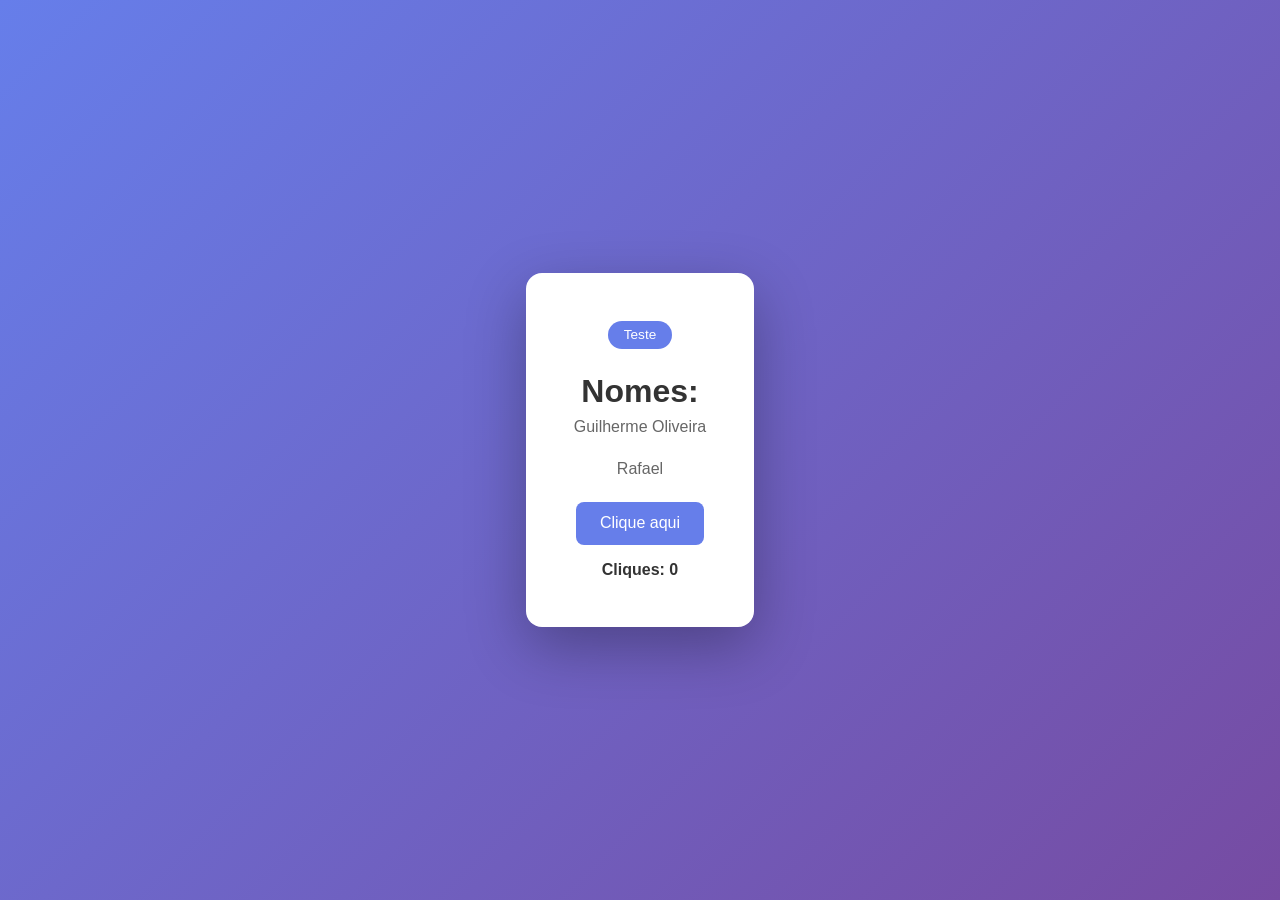
==== index.html @ 35e640f3 "testes" ====
<!DOCTYPE html>
<html lang="pt-BR">
<head>
  <meta charset="UTF-8">
  <meta name="viewport" content="width=device-width, initial-scale=1.0">
  <title>Site de Teste</title>
  <link rel="stylesheet" href="style.css">
  
</head>
<body>
  <div class="card">
    <span class="badge">Teste</span>
    <h1>Nomes: </h1>
    <p>Guilherme Oliveira</p>
    <p>Rafael</p>
    <button onclick="incrementar()">Clique aqui</button>
    <div id="counter">Cliques: 0</div>
  </div>

  <script>
    let cliques = 0;
    function incrementar() {
      cliques++;
      document.getElementById('counter').textContent = 'Cliques: ' + cliques;
    }
  </script>
</body>
</html>
---- style.css ----
* {
      margin: 0;
      padding: 0;
      box-sizing: border-box;
    }

    body {
      font-family: -apple-system, BlinkMacSystemFont, 'Segoe UI', Roboto, sans-serif;
      min-height: 100vh;
      display: flex;
      align-items: center;
      justify-content: center;
      background: linear-gradient(135deg, #667eea 0%, #764ba2 100%);
    }

    .card {
      background: white;
      padding: 3rem;
      border-radius: 16px;
      box-shadow: 0 20px 60px rgba(0, 0, 0, 0.3);
      text-align: center;
      max-width: 1024px;
    }

    h1 {
      font-size: 2rem;
      color: #333;
      margin-bottom: 0.5rem;
    }

    p {
      color: #666;
      margin-bottom: 1.5rem;
    }

    .badge {
      display: inline-block;
      background: #667eea;
      color: white;
      padding: 0.4rem 1rem;
      border-radius: 999px;
      font-size: 0.85rem;
      margin-bottom: 1.5rem;
    }

    button {
      background: #667eea;
      color: white;
      border: none;
      padding: 0.8rem 1.5rem;
      border-radius: 8px;
      font-size: 1rem;
      cursor: pointer;
      transition: background 0.2s;
    }

    button:hover {
      background: #5568d3;
    }

    #counter {
      font-weight: bold;
      margin-top: 1rem;
      color: #333;
    }
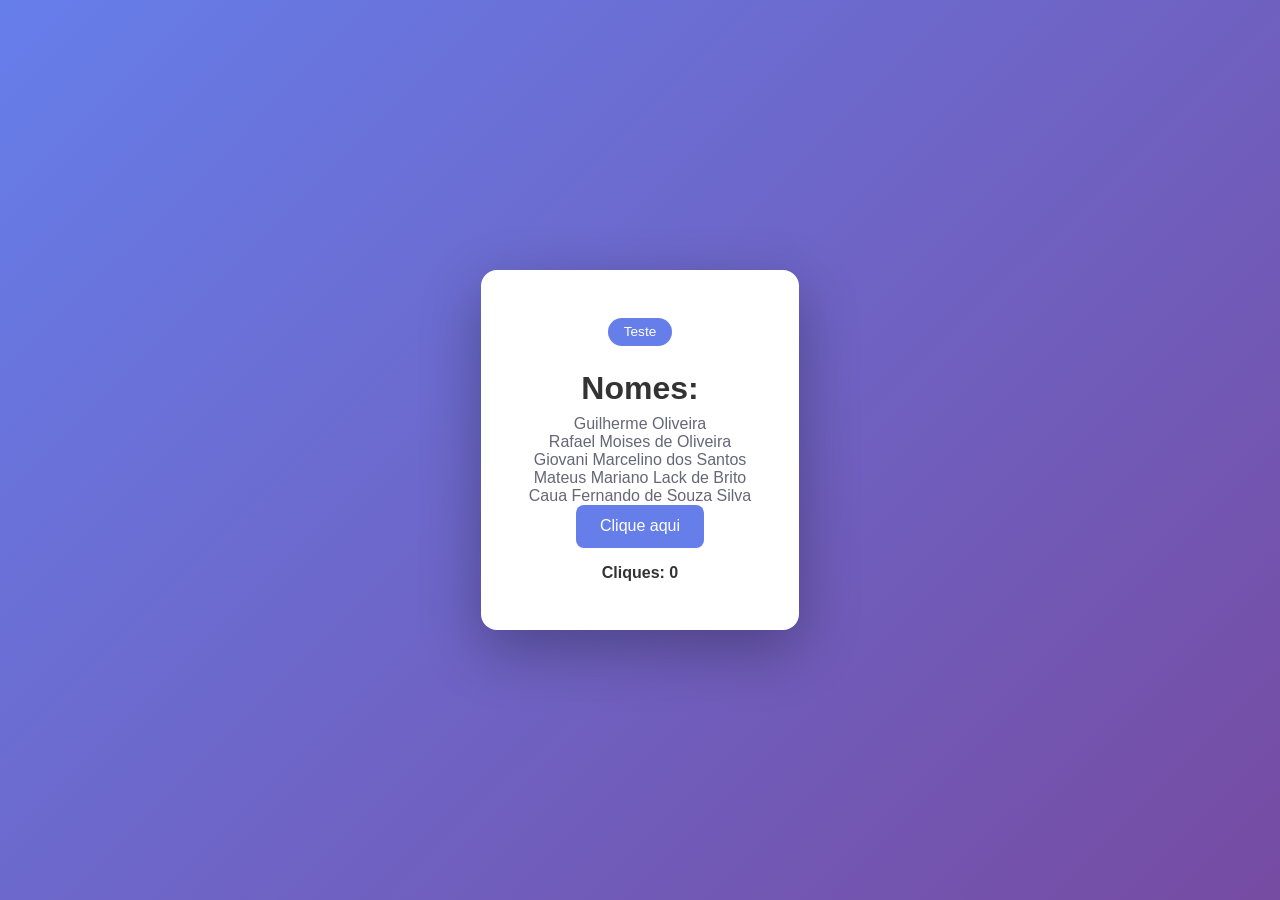
==== commit bd0d17ef: "a" ====
--- a/index.html
+++ b/index.html
@@ -12,7 +12,11 @@
     <span class="badge">Teste</span>
     <h1>Nomes: </h1>
     <p>Guilherme Oliveira</p>
-    <p>Rafael</p>
+    <p>Rafael Moises de Oliveira</p>
+    <p>Giovani Marcelino dos Santos</p>
+    <p>Mateus Mariano Lack de Brito</p>
+    <p>Caua Fernando de Souza Silva</p>
+    
     <button onclick="incrementar()">Clique aqui</button>
     <div id="counter">Cliques: 0</div>
   </div>
--- a/style.css
+++ b/style.css
@@ -30,8 +30,8 @@
     }
 
     p {
-      color: #666;
-      margin-bottom: 1.5rem;
+      color: #667;
+      /*argin-bottom: 1.5rem;*/
     }
 
     .badge {
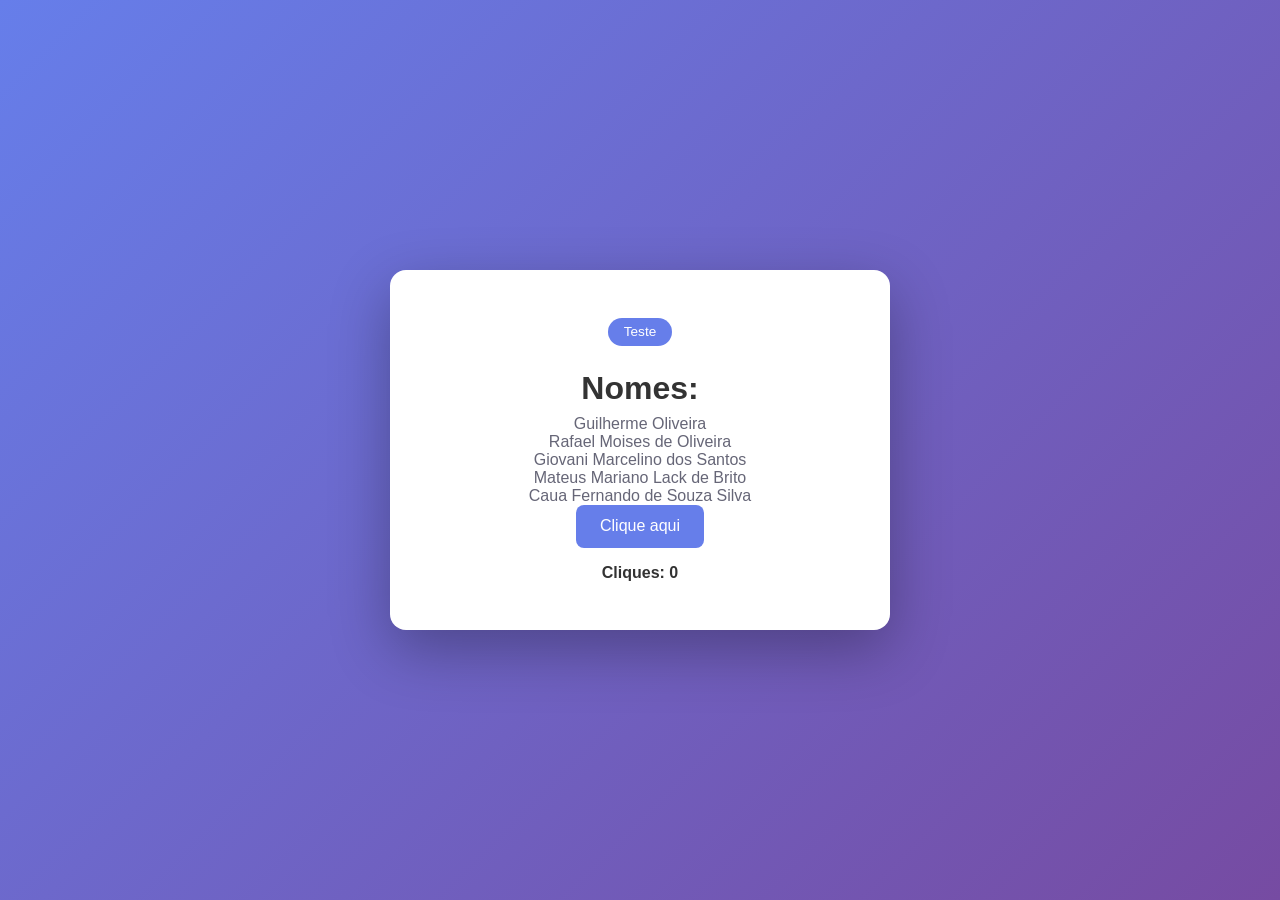
==== commit fba881ad: "a" ====
--- a/index.html
+++ b/index.html
@@ -22,11 +22,9 @@
   </div>
 
   <script>
-    let cliques = 0;
-    function incrementar() {
-      cliques++;
-      document.getElementById('counter').textContent = 'Cliques: ' + cliques;
-    }
+    
+
+    
   </script>
 </body>
 </html>
--- a/style.css
+++ b/style.css
@@ -20,7 +20,7 @@
       border-radius: 16px;
       box-shadow: 0 20px 60px rgba(0, 0, 0, 0.3);
       text-align: center;
-      max-width: 1024px;
+      width: 500px;
     }
 
     h1 {
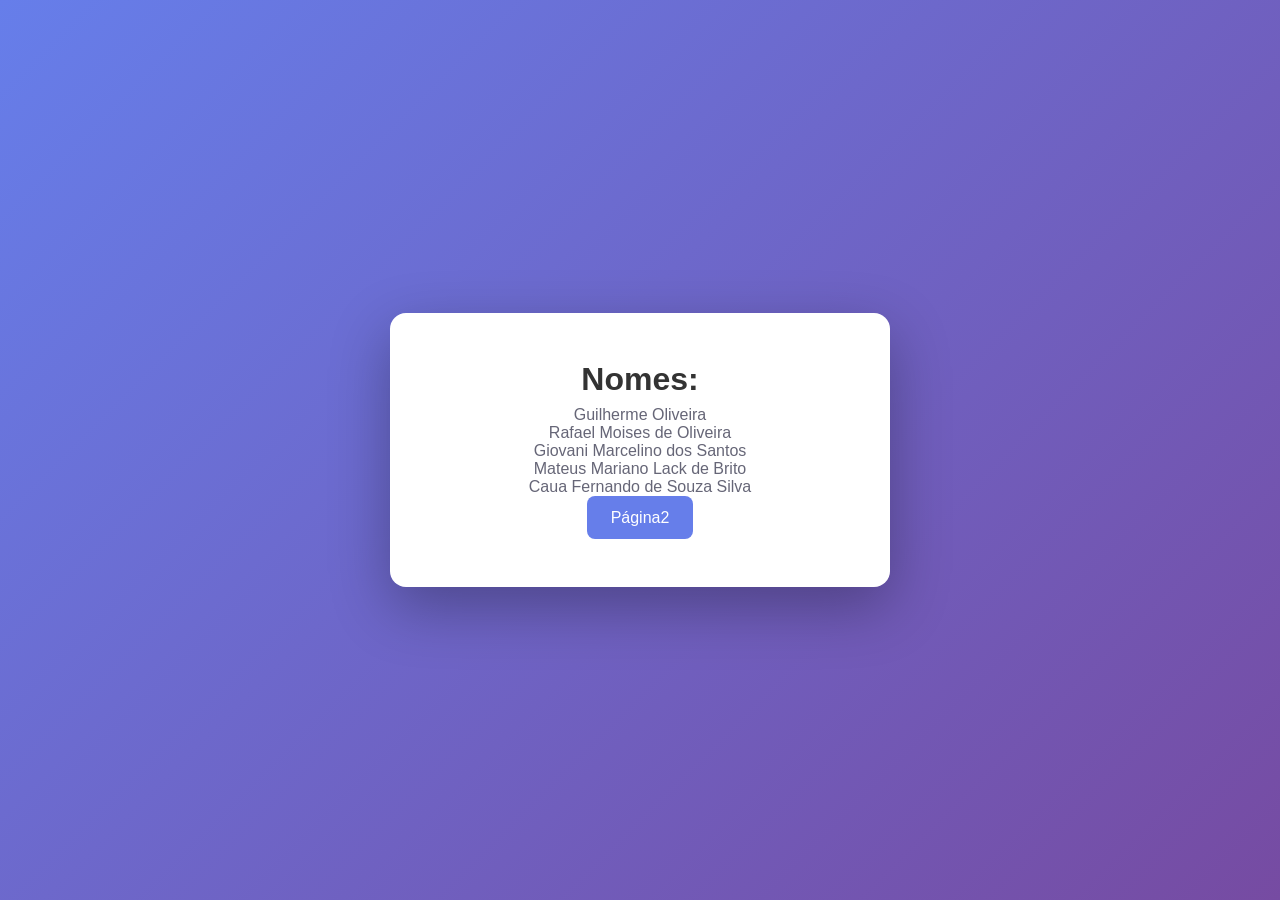
==== commit 652c0eb5: "a" ====
--- a/index.html
+++ b/index.html
@@ -9,7 +9,7 @@
 </head>
 <body>
   <div class="card">
-    <span class="badge">Teste</span>
+    
     <h1>Nomes: </h1>
     <p>Guilherme Oliveira</p>
     <p>Rafael Moises de Oliveira</p>
@@ -17,14 +17,14 @@
     <p>Mateus Mariano Lack de Brito</p>
     <p>Caua Fernando de Souza Silva</p>
     
-    <button onclick="incrementar()">Clique aqui</button>
-    <div id="counter">Cliques: 0</div>
+    <button onclick="incrementar()">Página2</button>
+    
   </div>
 
   <script>
     
 
-    
+
   </script>
 </body>
 </html>
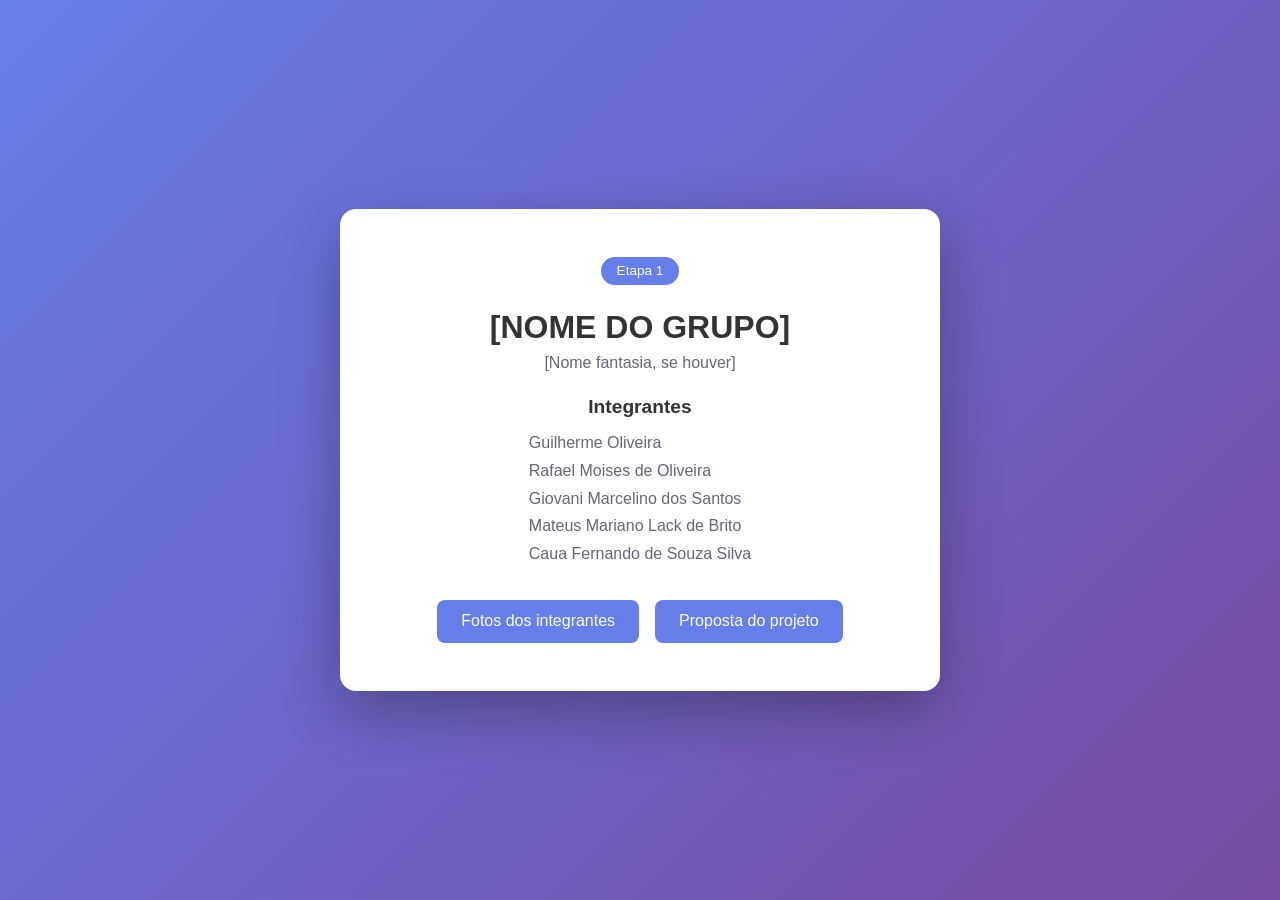
==== commit b532b129: "Modificações do projeto" ====
--- a/index.html
+++ b/index.html
@@ -3,28 +3,28 @@
 <head>
   <meta charset="UTF-8">
   <meta name="viewport" content="width=device-width, initial-scale=1.0">
-  <title>Site de Teste</title>
+  <title>Projeto Materiais Elétricos</title>
   <link rel="stylesheet" href="style.css">
-  
 </head>
 <body>
   <div class="card">
-    
-    <h1>Nomes: </h1>
-    <p>Guilherme Oliveira</p>
-    <p>Rafael Moises de Oliveira</p>
-    <p>Giovani Marcelino dos Santos</p>
-    <p>Mateus Mariano Lack de Brito</p>
-    <p>Caua Fernando de Souza Silva</p>
-    
-    <button onclick="incrementar()">Página2</button>
-    
+    <span class="badge">Etapa 1</span>
+    <h1>[NOME DO GRUPO]</h1>
+    <p class="subtitle">[Nome fantasia, se houver]</p>
+
+    <h2>Integrantes</h2>
+    <ul class="integrantes">
+      <li>Guilherme Oliveira</li>
+      <li>Rafael Moises de Oliveira</li>
+      <li>Giovani Marcelino dos Santos</li>
+      <li>Mateus Mariano Lack de Brito</li>
+      <li>Caua Fernando de Souza Silva</li>
+    </ul>
+
+    <nav class="nav-buttons">
+      <button onclick="window.location.href='fotos.html'">Fotos dos integrantes</button>
+      <button onclick="window.location.href='proposta.html'">Proposta do projeto</button>
+    </nav>
   </div>
-
-  <script>
-    
-
-
-  </script>
 </body>
 </html>
--- a/style.css
+++ b/style.css
@@ -1,66 +1,111 @@
+* {
+  margin: 0;
+  padding: 0;
+  box-sizing: border-box;
+}
 
-    * {
-      margin: 0;
-      padding: 0;
-      box-sizing: border-box;
-    }
+body {
+  font-family: -apple-system, BlinkMacSystemFont, 'Segoe UI', Roboto, sans-serif;
+  min-height: 100vh;
+  display: flex;
+  align-items: center;
+  justify-content: center;
+  background: linear-gradient(135deg, #667eea 0%, #764ba2 100%);
+  padding: 2rem;
+}
 
-    body {
-      font-family: -apple-system, BlinkMacSystemFont, 'Segoe UI', Roboto, sans-serif;
-      min-height: 100vh;
-      display: flex;
-      align-items: center;
-      justify-content: center;
-      background: linear-gradient(135deg, #667eea 0%, #764ba2 100%);
-    }
+.card {
+  background: white;
+  padding: 3rem;
+  border-radius: 16px;
+  box-shadow: 0 20px 60px rgba(0, 0, 0, 0.3);
+  text-align: center;
+  width: 100%;
+  max-width: 600px;
+}
 
-    .card {
-      background: white;
-      padding: 3rem;
-      border-radius: 16px;
-      box-shadow: 0 20px 60px rgba(0, 0, 0, 0.3);
-      text-align: center;
-      width: 500px;
-    }
+.badge {
+  display: inline-block;
+  background: #667eea;
+  color: white;
+  padding: 0.4rem 1rem;
+  border-radius: 999px;
+  font-size: 0.85rem;
+  margin-bottom: 1.5rem;
+}
 
-    h1 {
-      font-size: 2rem;
-      color: #333;
-      margin-bottom: 0.5rem;
-    }
+h1 {
+  font-size: 2rem;
+  color: #333;
+  margin-bottom: 0.5rem;
+}
 
-    p {
-      color: #667;
-      /*argin-bottom: 1.5rem;*/
-    }
+h2 {
+  font-size: 1.2rem;
+  color: #333;
+  margin: 1.5rem 0 0.75rem;
+}
 
-    .badge {
-      display: inline-block;
-      background: #667eea;
-      color: white;
-      padding: 0.4rem 1rem;
-      border-radius: 999px;
-      font-size: 0.85rem;
-      margin-bottom: 1.5rem;
-    }
+.subtitle {
+  color: #667;
+  margin-bottom: 1rem;
+}
 
-    button {
-      background: #667eea;
-      color: white;
-      border: none;
-      padding: 0.8rem 1.5rem;
-      border-radius: 8px;
-      font-size: 1rem;
-      cursor: pointer;
-      transition: background 0.2s;
-    }
+p {
+  color: #667;
+}
 
-    button:hover {
-      background: #5568d3;
-    }
+.integrantes {
+  list-style: none;
+  text-align: left;
+  display: inline-block;
+}
 
-    #counter {
-      font-weight: bold;
-      margin-top: 1rem;
-      color: #333;
-    }
+.integrantes li {
+  color: #667;
+  padding: 0.3rem 0;
+}
+
+.integrantes-grid {
+  display: grid;
+  grid-template-columns: repeat(2, 1fr);
+  gap: 1.5rem;
+  margin-top: 1.5rem;
+}
+
+.integrante img {
+  width: 100%;
+  aspect-ratio: 1 / 1;
+  object-fit: cover;
+  border-radius: 12px;
+  background: #eee;
+}
+
+.integrante p {
+  margin-top: 0.5rem;
+  font-size: 0.9rem;
+  color: #333;
+}
+
+.nav-buttons {
+  display: flex;
+  gap: 1rem;
+  justify-content: center;
+  margin-top: 2rem;
+  flex-wrap: wrap;
+}
+
+button {
+  background: #667eea;
+  color: white;
+  border: none;
+  padding: 0.8rem 1.5rem;
+  border-radius: 8px;
+  font-size: 1rem;
+  cursor: pointer;
+  transition: background 0.2s;
+}
+
+button:hover {
+  background: #5568d3;
+}
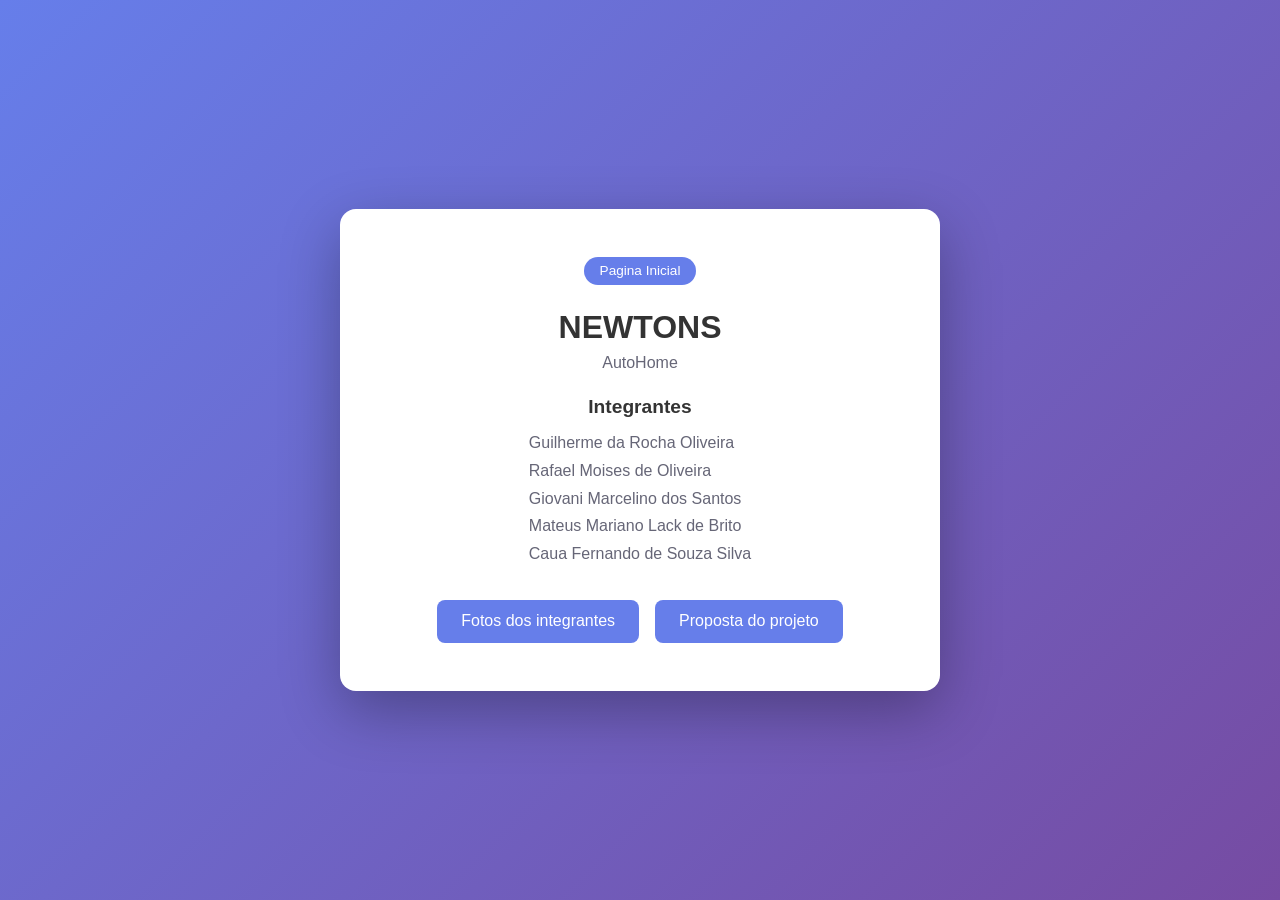
==== commit 2dd3c993: "Adicionado proposta, fotos e  rotas limpas via _redirects" ====
--- a/index.html
+++ b/index.html
@@ -8,13 +8,13 @@
 </head>
 <body>
   <div class="card">
-    <span class="badge">Etapa 1</span>
-    <h1>[NOME DO GRUPO]</h1>
-    <p class="subtitle">[Nome fantasia, se houver]</p>
+    <span class="badge">Pagina Inicial</span>
+    <h1>NEWTONS</h1>
+    <p class="subtitle">AutoHome</p>
 
     <h2>Integrantes</h2>
     <ul class="integrantes">
-      <li>Guilherme Oliveira</li>
+      <li>Guilherme da Rocha Oliveira</li>
       <li>Rafael Moises de Oliveira</li>
       <li>Giovani Marcelino dos Santos</li>
       <li>Mateus Mariano Lack de Brito</li>
@@ -22,8 +22,8 @@
     </ul>
 
     <nav class="nav-buttons">
-      <button onclick="window.location.href='fotos.html'">Fotos dos integrantes</button>
-      <button onclick="window.location.href='proposta.html'">Proposta do projeto</button>
+    <button onclick="window.location.href='integrantes'">Fotos dos integrantes</button>
+    <button onclick="window.location.href='proposta'">Proposta do projeto</button>
     </nav>
   </div>
 </body>
--- a/style.css
+++ b/style.css
@@ -22,6 +22,26 @@
   text-align: center;
   width: 100%;
   max-width: 600px;
+}
+
+.card.texto {
+  max-width: 800px;
+  text-align: left;
+}
+
+.card.texto h1,
+.card.texto h2 {
+  text-align: center;
+}
+
+.card.texto p {
+  line-height: 1.6;
+  margin-bottom: 1rem;
+  text-align: left;
+}
+
+.card.texto .nav-buttons {
+  justify-content: center;
 }
 
 .badge {
@@ -108,4 +128,4 @@
 
 button:hover {
   background: #5568d3;
-}
+}
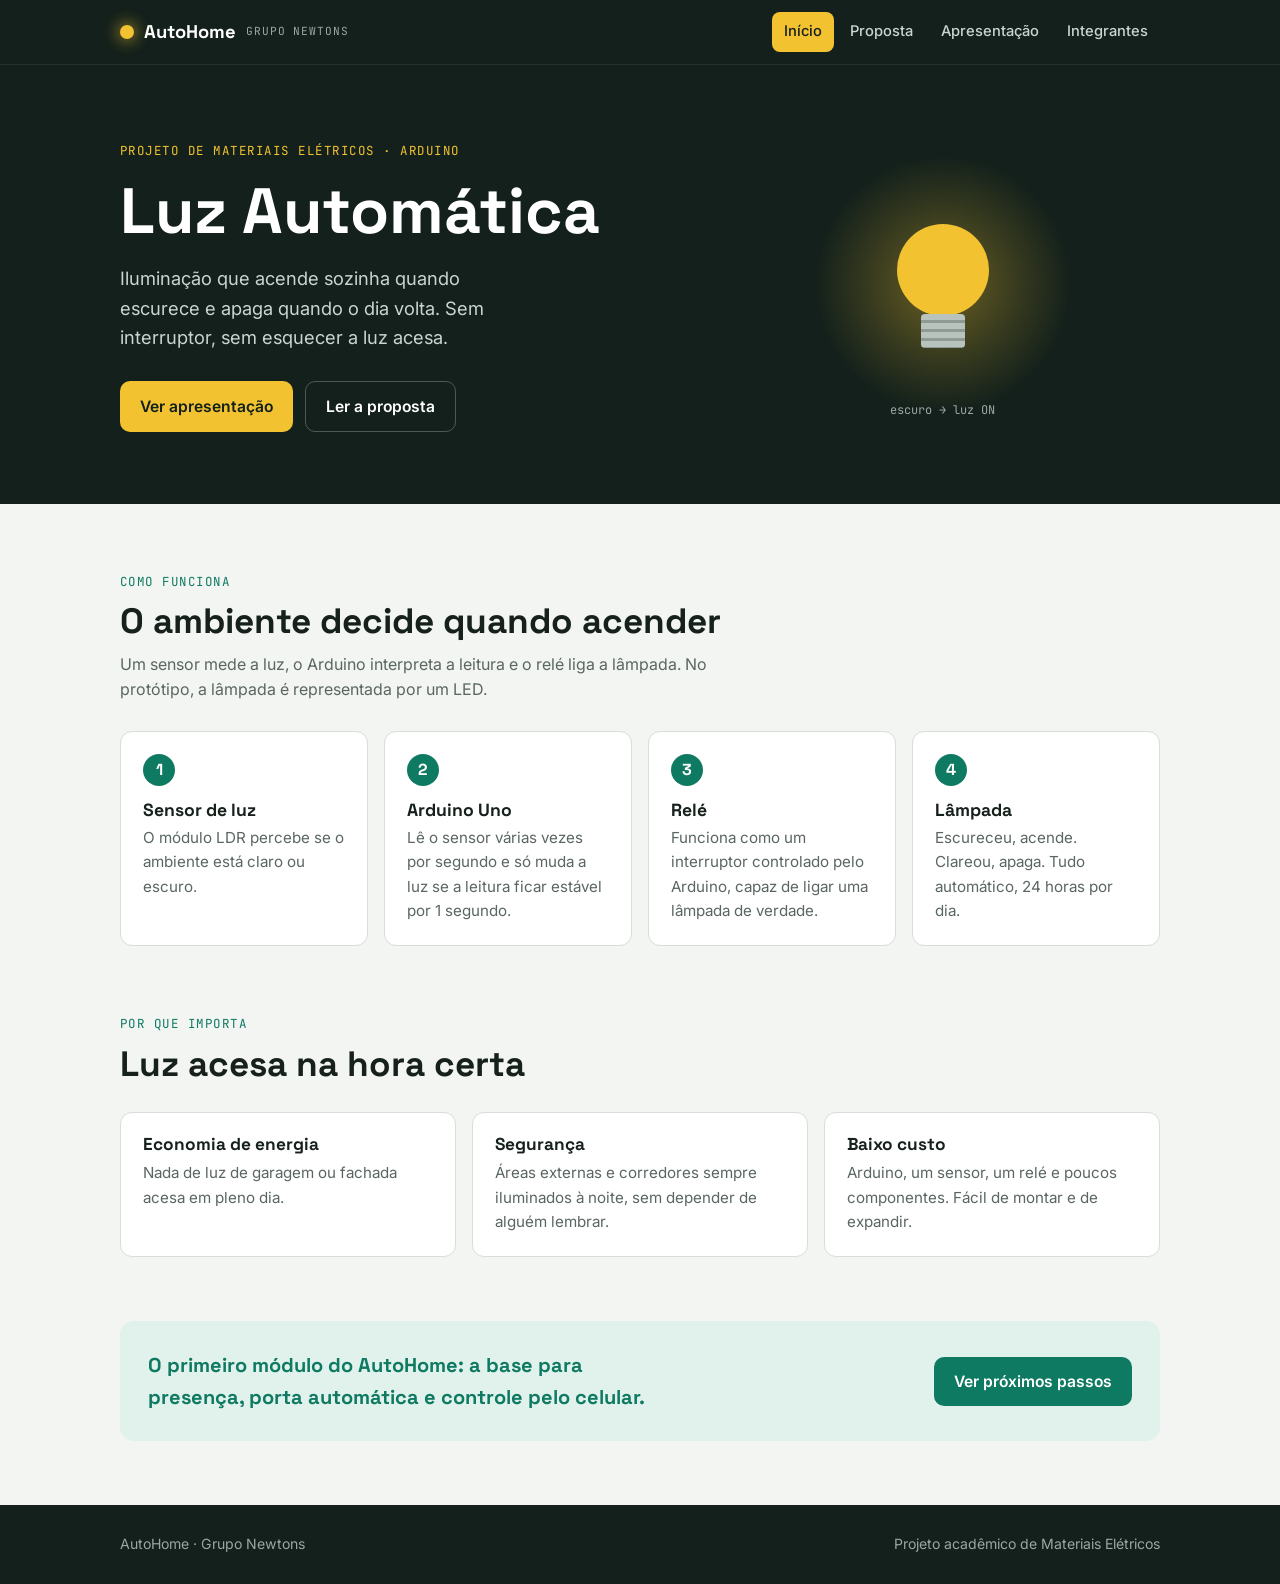
==== commit 1f729400: "a" ====
--- a/index.html
+++ b/index.html
@@ -3,28 +3,87 @@
 <head>
   <meta charset="UTF-8">
   <meta name="viewport" content="width=device-width, initial-scale=1.0">
-  <title>Projeto Materiais Elétricos</title>
+  <title>Luz Automática · AutoHome</title>
+  <meta name="description" content="Luz Automática: iluminação que acende sozinha quando escurece, feita com Arduino pelo grupo Newtons.">
+  <link rel="preconnect" href="https://fonts.googleapis.com">
+  <link rel="preconnect" href="https://fonts.gstatic.com" crossorigin>
+  <link href="https://fonts.googleapis.com/css2?family=Inter:wght@400;500;600&family=JetBrains+Mono&family=Space+Grotesk:wght@500;700&display=swap" rel="stylesheet">
   <link rel="stylesheet" href="style.css">
 </head>
 <body>
-  <div class="card">
-    <span class="badge">Pagina Inicial</span>
-    <h1>NEWTONS</h1>
-    <p class="subtitle">AutoHome</p>
+  <header class="topbar">
+    <div class="container">
+      <a class="brand" href="index.html"><span class="brand-dot"></span>AutoHome <small>Grupo Newtons</small></a>
+      <nav class="nav">
+        <a class="ativo" href="index.html">Início</a>
+        <a href="proposta.html">Proposta</a>
+        <a href="apresentacao.html">Apresentação</a>
+        <a href="integrantes.html">Integrantes</a>
+      </nav>
+    </div>
+  </header>
 
-    <h2>Integrantes</h2>
-    <ul class="integrantes">
-      <li>Guilherme da Rocha Oliveira</li>
-      <li>Rafael Moises de Oliveira</li>
-      <li>Giovani Marcelino dos Santos</li>
-      <li>Mateus Mariano Lack de Brito</li>
-      <li>Caua Fernando de Souza Silva</li>
-    </ul>
+  <section class="hero">
+    <div class="container">
+      <div>
+        <span class="eyebrow">Projeto de Materiais Elétricos · Arduino</span>
+        <h1>Luz Automática</h1>
+        <p>Iluminação que acende sozinha quando escurece e apaga quando o dia volta. Sem interruptor, sem esquecer a luz acesa.</p>
+        <div class="hero-actions">
+          <a class="btn btn-sun" href="apresentacao.html">Ver apresentação</a>
+          <a class="btn btn-ghost" href="proposta.html">Ler a proposta</a>
+        </div>
+      </div>
+      <div class="lamp" aria-hidden="true">
+        <div class="glow"></div><div class="bulb"></div><div class="base"></div><div class="tag"></div>
+      </div>
+    </div>
+  </section>
 
-    <nav class="nav-buttons">
-    <button onclick="window.location.href='integrantes'">Fotos dos integrantes</button>
-    <button onclick="window.location.href='proposta'">Proposta do projeto</button>
-    </nav>
-  </div>
+  <section class="section">
+    <div class="container">
+      <div class="section-head">
+        <span class="eyebrow">Como funciona</span>
+        <h2>O ambiente decide quando acender</h2>
+        <p>Um sensor mede a luz, o Arduino interpreta a leitura e o relé liga a lâmpada. No protótipo, a lâmpada é representada por um LED.</p>
+      </div>
+      <div class="flow">
+        <div class="flow-item"><h3>Sensor de luz</h3><p>O módulo LDR percebe se o ambiente está claro ou escuro.</p></div>
+        <div class="flow-item"><h3>Arduino Uno</h3><p>Lê o sensor várias vezes por segundo e só muda a luz se a leitura ficar estável por 1 segundo.</p></div>
+        <div class="flow-item"><h3>Relé</h3><p>Funciona como um interruptor controlado pelo Arduino, capaz de ligar uma lâmpada de verdade.</p></div>
+        <div class="flow-item"><h3>Lâmpada</h3><p>Escureceu, acende. Clareou, apaga. Tudo automático, 24 horas por dia.</p></div>
+      </div>
+    </div>
+  </section>
+
+  <section class="section" style="padding-top:0">
+    <div class="container">
+      <div class="section-head">
+        <span class="eyebrow">Por que importa</span>
+        <h2>Luz acesa na hora certa</h2>
+      </div>
+      <div class="cards">
+        <div class="card"><h3>Economia de energia</h3><p>Nada de luz de garagem ou fachada acesa em pleno dia.</p></div>
+        <div class="card"><h3>Segurança</h3><p>Áreas externas e corredores sempre iluminados à noite, sem depender de alguém lembrar.</p></div>
+        <div class="card"><h3>Baixo custo</h3><p>Arduino, um sensor, um relé e poucos componentes. Fácil de montar e de expandir.</p></div>
+      </div>
+    </div>
+  </section>
+
+  <section class="section" style="padding-top:0">
+    <div class="container">
+      <div class="band">
+        <p>O primeiro módulo do AutoHome: a base para presença, porta automática e controle pelo celular.</p>
+        <a class="btn btn-green" href="proposta.html#proximos-passos">Ver próximos passos</a>
+      </div>
+    </div>
+  </section>
+
+  <footer class="footer">
+    <div class="container">
+      <span>AutoHome · Grupo Newtons</span>
+      <span>Projeto acadêmico de Materiais Elétricos</span>
+    </div>
+  </footer>
 </body>
 </html>
--- a/style.css
+++ b/style.css
@@ -1,131 +1,141 @@
-* {
-  margin: 0;
-  padding: 0;
-  box-sizing: border-box;
+/* AutoHome · Grupo Newtons
+   Paleta: noite (fundo escuro) + luz amarela (a lâmpada) + verde (circuito) */
+:root {
+  --night: #13201b;
+  --night-2: #1c2c26;
+  --sun: #f2c230;
+  --green: #0f7a62;
+  --green-soft: #e1f1ec;
+  --bg: #f3f5f2;
+  --surface: #ffffff;
+  --ink: #17211c;
+  --muted: #5a6660;
+  --line: #d7ddd8;
+  --display: "Space Grotesk", system-ui, sans-serif;
+  --body: "Inter", system-ui, -apple-system, "Segoe UI", Roboto, sans-serif;
+  --mono: "JetBrains Mono", ui-monospace, Consolas, monospace;
 }
 
-body {
-  font-family: -apple-system, BlinkMacSystemFont, 'Segoe UI', Roboto, sans-serif;
-  min-height: 100vh;
-  display: flex;
-  align-items: center;
-  justify-content: center;
-  background: linear-gradient(135deg, #667eea 0%, #764ba2 100%);
-  padding: 2rem;
+* { margin: 0; padding: 0; box-sizing: border-box; }
+html { scroll-behavior: smooth; }
+body { font-family: var(--body); background: var(--bg); color: var(--ink); line-height: 1.6; font-size: 16px; }
+img { max-width: 100%; display: block; }
+a { color: inherit; }
+h1, h2, h3 { font-family: var(--display); line-height: 1.15; text-wrap: balance; }
+
+.container { width: 100%; max-width: 1080px; margin: 0 auto; padding: 0 20px; }
+
+/* ---------- Cabeçalho ---------- */
+.topbar { background: var(--night); position: sticky; top: 0; z-index: 10; border-bottom: 1px solid #ffffff14; }
+.topbar .container { display: flex; align-items: center; justify-content: space-between; gap: 16px; min-height: 64px; flex-wrap: wrap; padding-block: 10px; }
+.brand { display: flex; align-items: center; gap: 10px; text-decoration: none; color: #fff; font-family: var(--display); font-weight: 700; font-size: 1.15rem; }
+.brand-dot { width: 14px; height: 14px; border-radius: 50%; background: var(--sun); box-shadow: 0 0 14px 4px #f2c23066; }
+.brand small { font-family: var(--mono); font-weight: 400; font-size: .7rem; color: #9aa8a1; letter-spacing: .08em; text-transform: uppercase; }
+.nav { display: flex; gap: 4px; flex-wrap: wrap; }
+.nav a { text-decoration: none; color: #c9d6d0; font-size: .92rem; font-weight: 500; padding: 8px 12px; border-radius: 8px; }
+.nav a:hover { background: #ffffff12; color: #fff; }
+.nav a.ativo { color: var(--night); background: var(--sun); }
+.nav a:focus-visible, .btn:focus-visible, .ctrl:focus-visible { outline: 3px solid var(--sun); outline-offset: 2px; }
+
+/* ---------- Hero ---------- */
+.hero { background: var(--night); color: #fff; overflow: hidden; }
+.hero .container { display: grid; grid-template-columns: 1.3fr 1fr; gap: 40px; align-items: center; padding-block: 72px; }
+.eyebrow { font-family: var(--mono); font-size: .78rem; letter-spacing: .12em; text-transform: uppercase; color: var(--sun); }
+.hero h1 { font-size: clamp(2.4rem, 6vw, 4rem); margin: 12px 0 16px; }
+.hero p { color: #c9d6d0; font-size: 1.15rem; max-width: 34ch; }
+.hero-actions { display: flex; gap: 12px; flex-wrap: wrap; margin-top: 28px; }
+.btn { display: inline-flex; align-items: center; gap: 8px; text-decoration: none; font-weight: 600; padding: 12px 20px; border-radius: 10px; font-size: .98rem; border: 0; cursor: pointer; font-family: var(--body); }
+.btn-sun { background: var(--sun); color: var(--night); }
+.btn-sun:hover { filter: brightness(1.06); }
+.btn-ghost { color: #fff; border: 1px solid #ffffff40; }
+.btn-ghost:hover { background: #ffffff12; }
+.btn-green { background: var(--green); color: #fff; }
+
+/* Lâmpada animada: acende e apaga como o sensor */
+.lamp { position: relative; width: 260px; height: 260px; margin: 0 auto; }
+.lamp .glow { position: absolute; inset: 0; border-radius: 50%; background: radial-gradient(circle, #f2c23066 0%, #f2c23022 45%, transparent 70%); animation: glow 6s ease-in-out infinite; }
+.lamp .bulb { position: absolute; left: 50%; top: 50%; width: 92px; height: 92px; margin: -60px 0 0 -46px; border-radius: 50%; background: var(--sun); animation: bulb 6s ease-in-out infinite; }
+.lamp .base { position: absolute; left: 50%; top: 50%; width: 44px; height: 34px; margin: 30px 0 0 -22px; border-radius: 4px; background: repeating-linear-gradient(#b9c3be 0 6px, #8f9a95 6px 9px); }
+.lamp .tag { position: absolute; bottom: -6px; left: 0; right: 0; text-align: center; font-family: var(--mono); font-size: .75rem; color: #9aa8a1; }
+.lamp .tag::before { content: "escuro → luz ON"; animation: tag 6s steps(1) infinite; }
+@keyframes glow { 0%, 45% { opacity: 1; } 55%, 95% { opacity: 0; } 100% { opacity: 1; } }
+@keyframes bulb { 0%, 45% { background: var(--sun); } 55%, 95% { background: #3b4a44; } 100% { background: var(--sun); } }
+@keyframes tag { 0% { content: "escuro → luz ON"; } 50% { content: "claro → luz OFF"; } }
+@media (prefers-reduced-motion: reduce) { .lamp .glow, .lamp .bulb, .lamp .tag::before { animation: none; } }
+
+/* ---------- Seções ---------- */
+.section { padding-block: 64px; }
+.section-head { margin-bottom: 28px; max-width: 64ch; }
+.section-head h2 { font-size: clamp(1.6rem, 3.5vw, 2.2rem); margin: 8px 0 10px; }
+.section-head p { color: var(--muted); }
+.section .eyebrow { color: var(--green); }
+
+.flow { display: grid; grid-template-columns: repeat(4, 1fr); gap: 16px; counter-reset: passo; }
+.flow-item { background: var(--surface); border: 1px solid var(--line); border-radius: 12px; padding: 22px; position: relative; min-width: 0; }
+.flow-item::before { counter-increment: passo; content: counter(passo); font-family: var(--display); font-weight: 700; width: 32px; height: 32px; border-radius: 50%; background: var(--green); color: #fff; display: grid; place-items: center; margin-bottom: 14px; }
+.flow-item h3 { font-size: 1.1rem; margin-bottom: 6px; }
+.flow-item p { color: var(--muted); font-size: .95rem; }
+
+.cards { display: grid; grid-template-columns: repeat(3, 1fr); gap: 16px; }
+.card { background: var(--surface); border: 1px solid var(--line); border-radius: 12px; padding: 22px; min-width: 0; }
+.card h3 { font-size: 1.08rem; margin-bottom: 6px; }
+.card p { color: var(--muted); font-size: .95rem; }
+
+.band { background: var(--green-soft); border-radius: 14px; padding: 28px; display: flex; justify-content: space-between; align-items: center; gap: 20px; flex-wrap: wrap; }
+.band p { font-family: var(--display); font-size: 1.25rem; font-weight: 700; color: var(--green); max-width: 40ch; }
+
+/* ---------- Página de texto (proposta) ---------- */
+.page-head { background: var(--night); color: #fff; }
+.page-head .container { padding-block: 48px; }
+.page-head h1 { font-size: clamp(2rem, 5vw, 3rem); margin-top: 10px; }
+.page-head p { color: #c9d6d0; margin-top: 10px; max-width: 60ch; font-size: 1.08rem; }
+.article { max-width: 760px; }
+.article h2 { font-size: 1.5rem; margin: 40px 0 12px; }
+.article h2:first-child { margin-top: 0; }
+.article p { margin-bottom: 14px; color: #2c3833; }
+.article ul { margin: 0 0 14px 20px; color: #2c3833; }
+.article li { margin-bottom: 6px; }
+.table-wrap { overflow-x: auto; border: 1px solid var(--line); border-radius: 10px; background: var(--surface); margin: 8px 0 18px; }
+table { border-collapse: collapse; width: 100%; min-width: 480px; font-size: .95rem; }
+th, td { text-align: left; padding: 10px 14px; border-bottom: 1px solid var(--line); vertical-align: top; }
+th { font-family: var(--mono); font-size: .72rem; letter-spacing: .06em; text-transform: uppercase; color: var(--muted); background: var(--bg); }
+tr:last-child td { border-bottom: 0; }
+.pin { font-family: var(--mono); font-size: .88em; background: var(--green-soft); color: var(--green); padding: 1px 6px; border-radius: 4px; }
+
+/* ---------- Apresentação ---------- */
+.viewer { background: var(--night); border-radius: 14px; padding: 16px; }
+.stage { position: relative; aspect-ratio: 16 / 9; max-width: 100%; border-radius: 8px; overflow: hidden; background: #0c1411; }
+.stage img { width: 100%; height: 100%; object-fit: contain; }
+.controls { display: flex; align-items: center; justify-content: space-between; gap: 12px; margin-top: 14px; flex-wrap: wrap; }
+.ctrl { background: #ffffff14; color: #fff; border: 0; border-radius: 10px; padding: 10px 18px; font-weight: 600; font-size: .95rem; cursor: pointer; font-family: var(--body); }
+.ctrl:hover { background: #ffffff24; }
+.ctrl:disabled { opacity: .35; cursor: default; }
+.counter { font-family: var(--mono); color: #c9d6d0; font-size: .9rem; }
+.thumbs { display: grid; grid-template-columns: repeat(7, 1fr); gap: 8px; margin-top: 14px; }
+.thumbs button { border: 2px solid transparent; border-radius: 6px; overflow: hidden; padding: 0; cursor: pointer; background: none; opacity: .55; }
+.thumbs button.ativo { border-color: var(--sun); opacity: 1; }
+.thumbs button:hover { opacity: 1; }
+.viewer-actions { display: flex; gap: 12px; flex-wrap: wrap; margin-top: 20px; }
+
+/* ---------- Integrantes ---------- */
+.team { display: grid; grid-template-columns: repeat(auto-fill, minmax(190px, 1fr)); gap: 20px; }
+.member { background: var(--surface); border: 1px solid var(--line); border-radius: 14px; overflow: hidden; }
+.member img { width: 100%; aspect-ratio: 1 / 1; object-fit: cover; background: #dfe3df; }
+.member p { padding: 12px 14px; font-weight: 600; font-size: .95rem; }
+
+/* ---------- Rodapé ---------- */
+.footer { background: var(--night); color: #9aa8a1; font-size: .88rem; }
+.footer .container { padding-block: 28px; display: flex; justify-content: space-between; gap: 12px; flex-wrap: wrap; }
+
+/* ---------- Celular ---------- */
+@media (max-width: 860px) {
+  .hero .container { grid-template-columns: 1fr; padding-block: 48px; }
+  .lamp { width: 200px; height: 200px; }
+  .flow { grid-template-columns: repeat(2, 1fr); }
+  .cards { grid-template-columns: 1fr 1fr; }
+  .thumbs { grid-template-columns: repeat(4, 1fr); }
 }
-
-.card {
-  background: white;
-  padding: 3rem;
-  border-radius: 16px;
-  box-shadow: 0 20px 60px rgba(0, 0, 0, 0.3);
-  text-align: center;
-  width: 100%;
-  max-width: 600px;
+@media (max-width: 520px) {
+  .flow, .cards { grid-template-columns: 1fr; }
+  .nav a { padding: 6px 9px; font-size: .86rem; }
 }
-
-.card.texto {
-  max-width: 800px;
-  text-align: left;
-}
-
-.card.texto h1,
-.card.texto h2 {
-  text-align: center;
-}
-
-.card.texto p {
-  line-height: 1.6;
-  margin-bottom: 1rem;
-  text-align: left;
-}
-
-.card.texto .nav-buttons {
-  justify-content: center;
-}
-
-.badge {
-  display: inline-block;
-  background: #667eea;
-  color: white;
-  padding: 0.4rem 1rem;
-  border-radius: 999px;
-  font-size: 0.85rem;
-  margin-bottom: 1.5rem;
-}
-
-h1 {
-  font-size: 2rem;
-  color: #333;
-  margin-bottom: 0.5rem;
-}
-
-h2 {
-  font-size: 1.2rem;
-  color: #333;
-  margin: 1.5rem 0 0.75rem;
-}
-
-.subtitle {
-  color: #667;
-  margin-bottom: 1rem;
-}
-
-p {
-  color: #667;
-}
-
-.integrantes {
-  list-style: none;
-  text-align: left;
-  display: inline-block;
-}
-
-.integrantes li {
-  color: #667;
-  padding: 0.3rem 0;
-}
-
-.integrantes-grid {
-  display: grid;
-  grid-template-columns: repeat(2, 1fr);
-  gap: 1.5rem;
-  margin-top: 1.5rem;
-}
-
-.integrante img {
-  width: 100%;
-  aspect-ratio: 1 / 1;
-  object-fit: cover;
-  border-radius: 12px;
-  background: #eee;
-}
-
-.integrante p {
-  margin-top: 0.5rem;
-  font-size: 0.9rem;
-  color: #333;
-}
-
-.nav-buttons {
-  display: flex;
-  gap: 1rem;
-  justify-content: center;
-  margin-top: 2rem;
-  flex-wrap: wrap;
-}
-
-button {
-  background: #667eea;
-  color: white;
-  border: none;
-  padding: 0.8rem 1.5rem;
-  border-radius: 8px;
-  font-size: 1rem;
-  cursor: pointer;
-  transition: background 0.2s;
-}
-
-button:hover {
-  background: #5568d3;
-}
